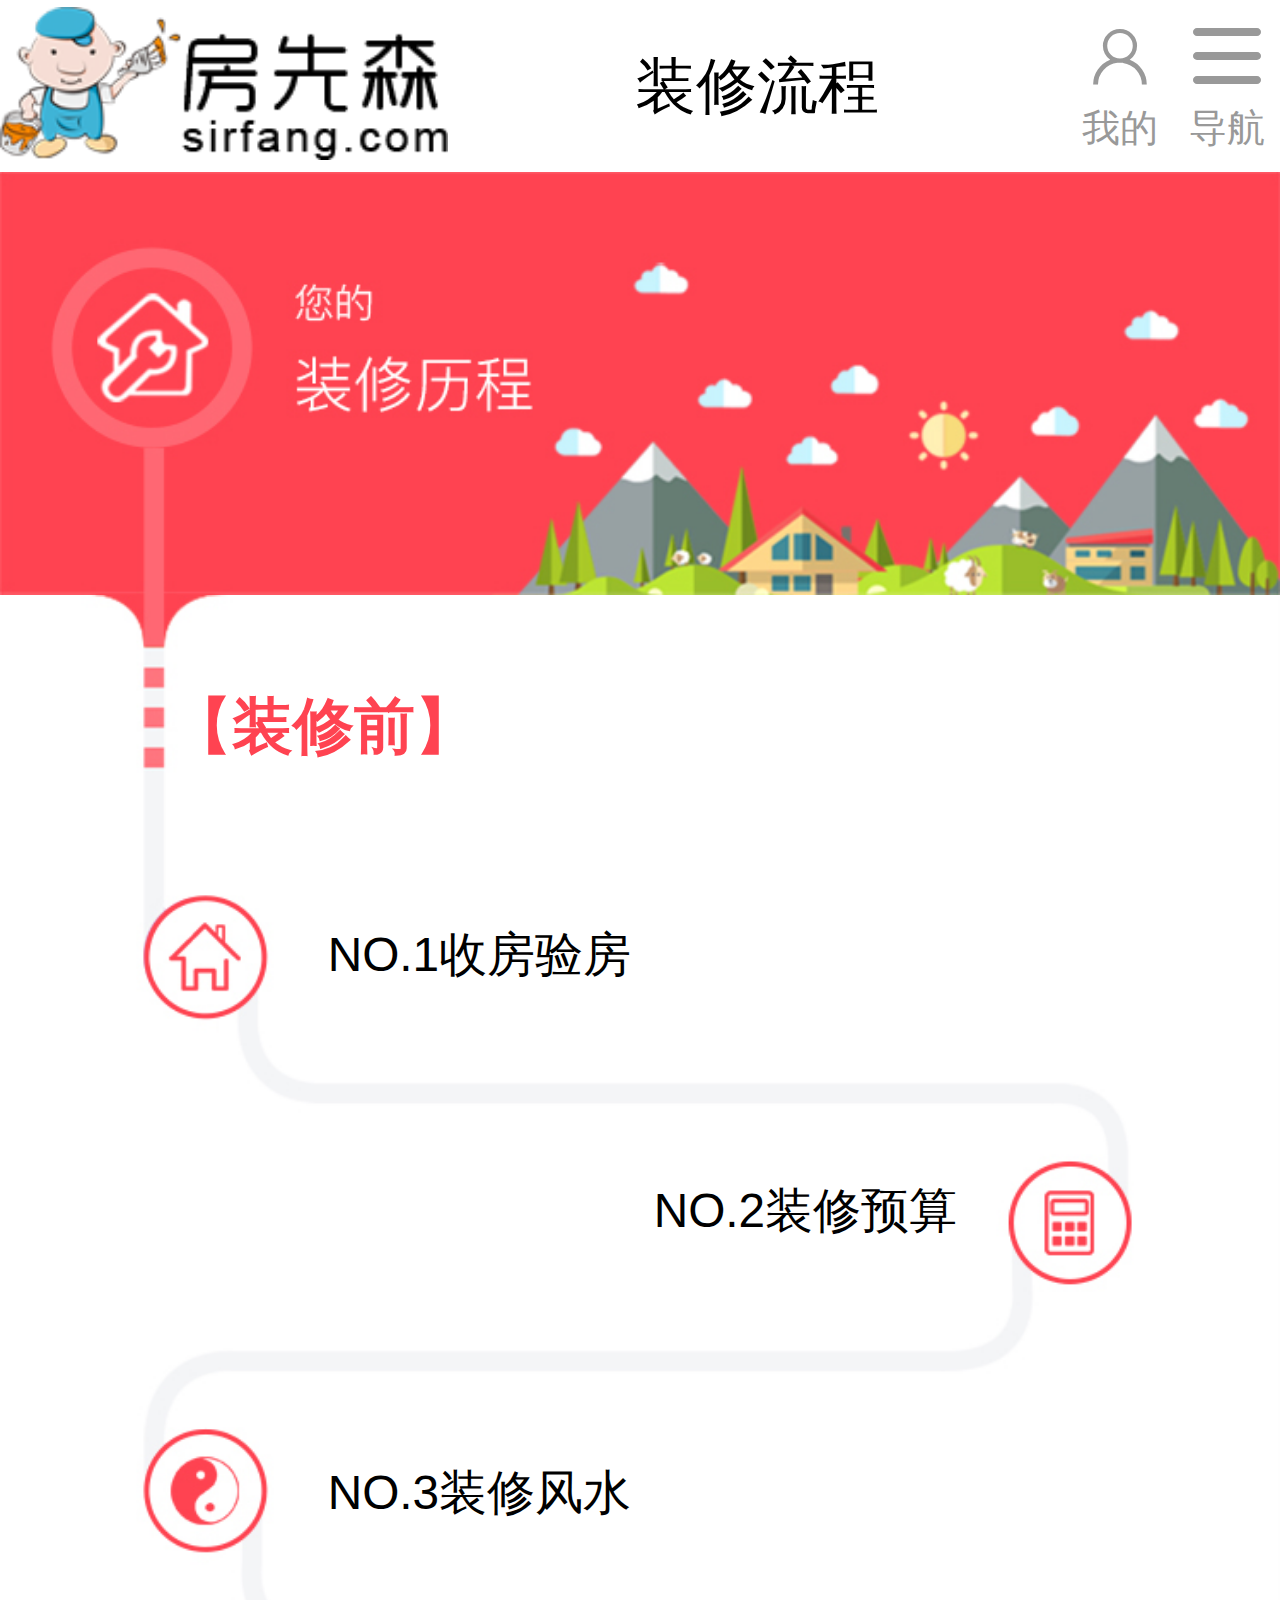
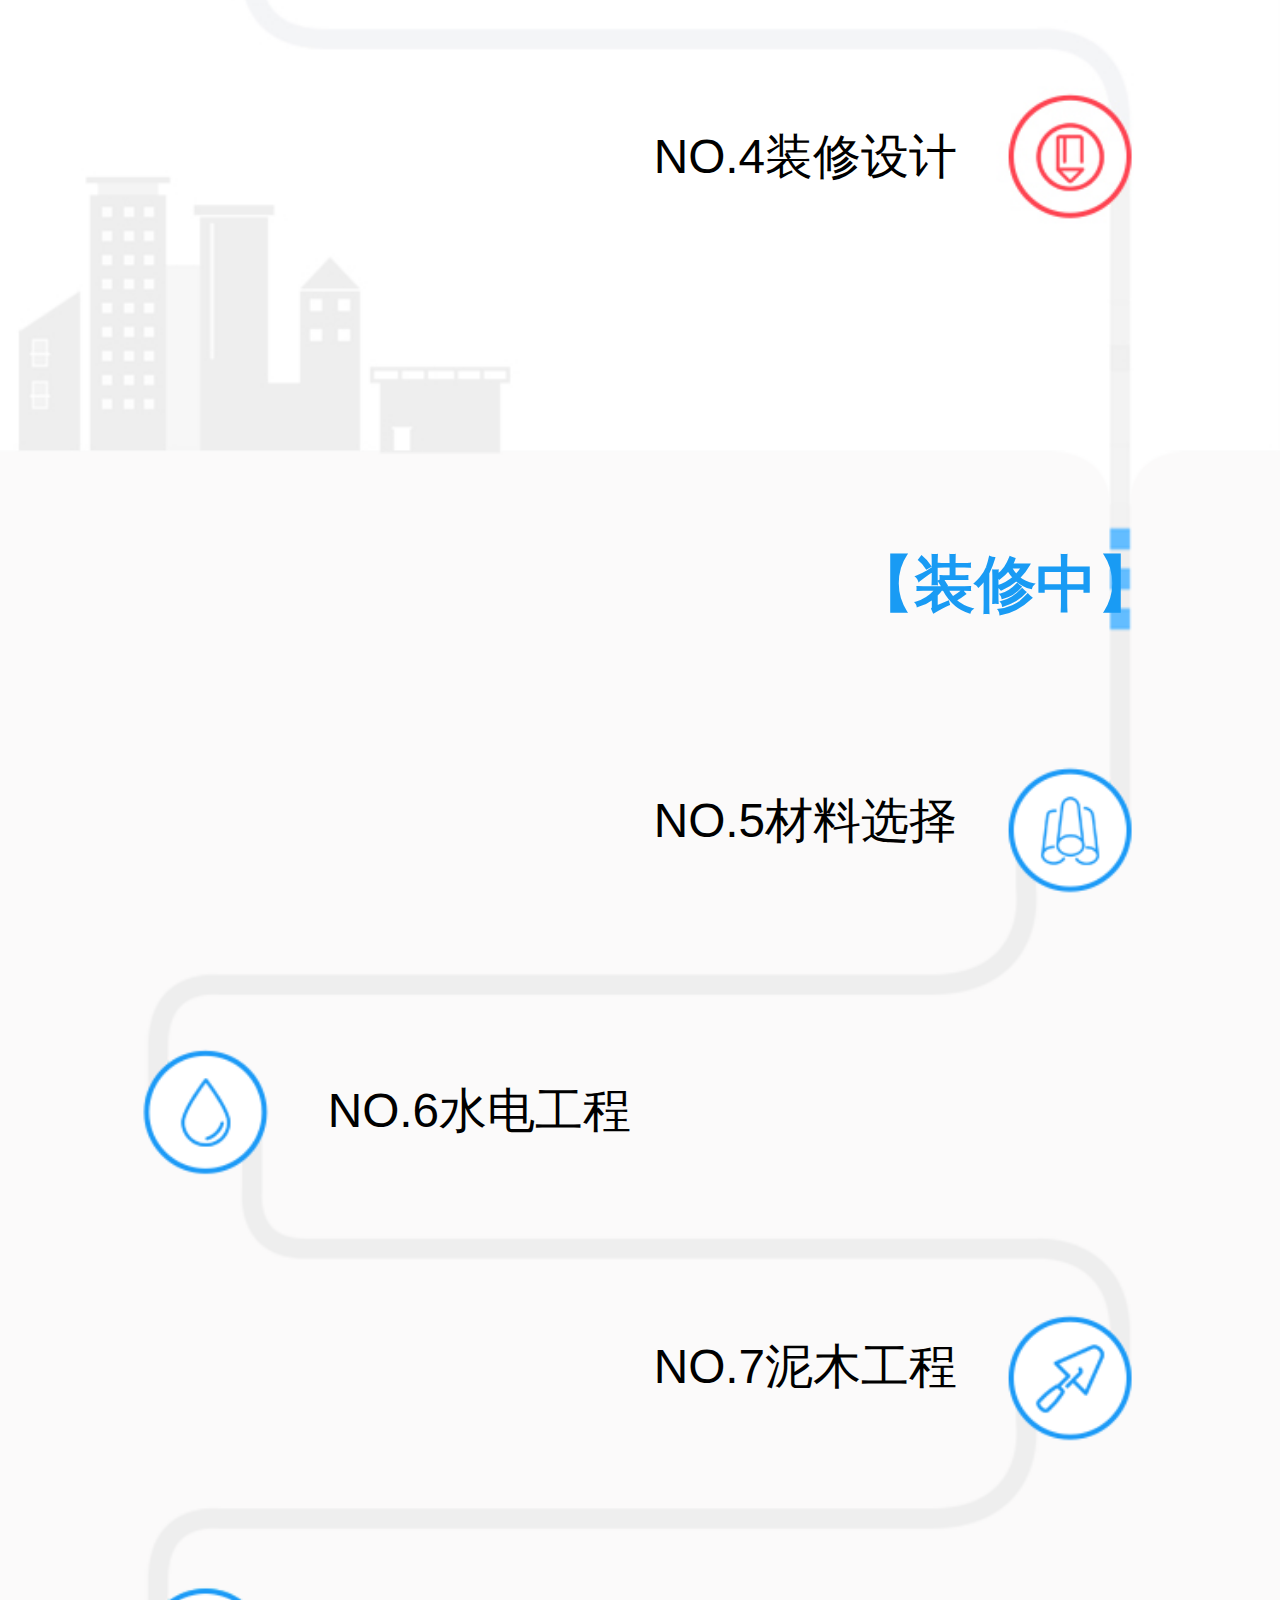
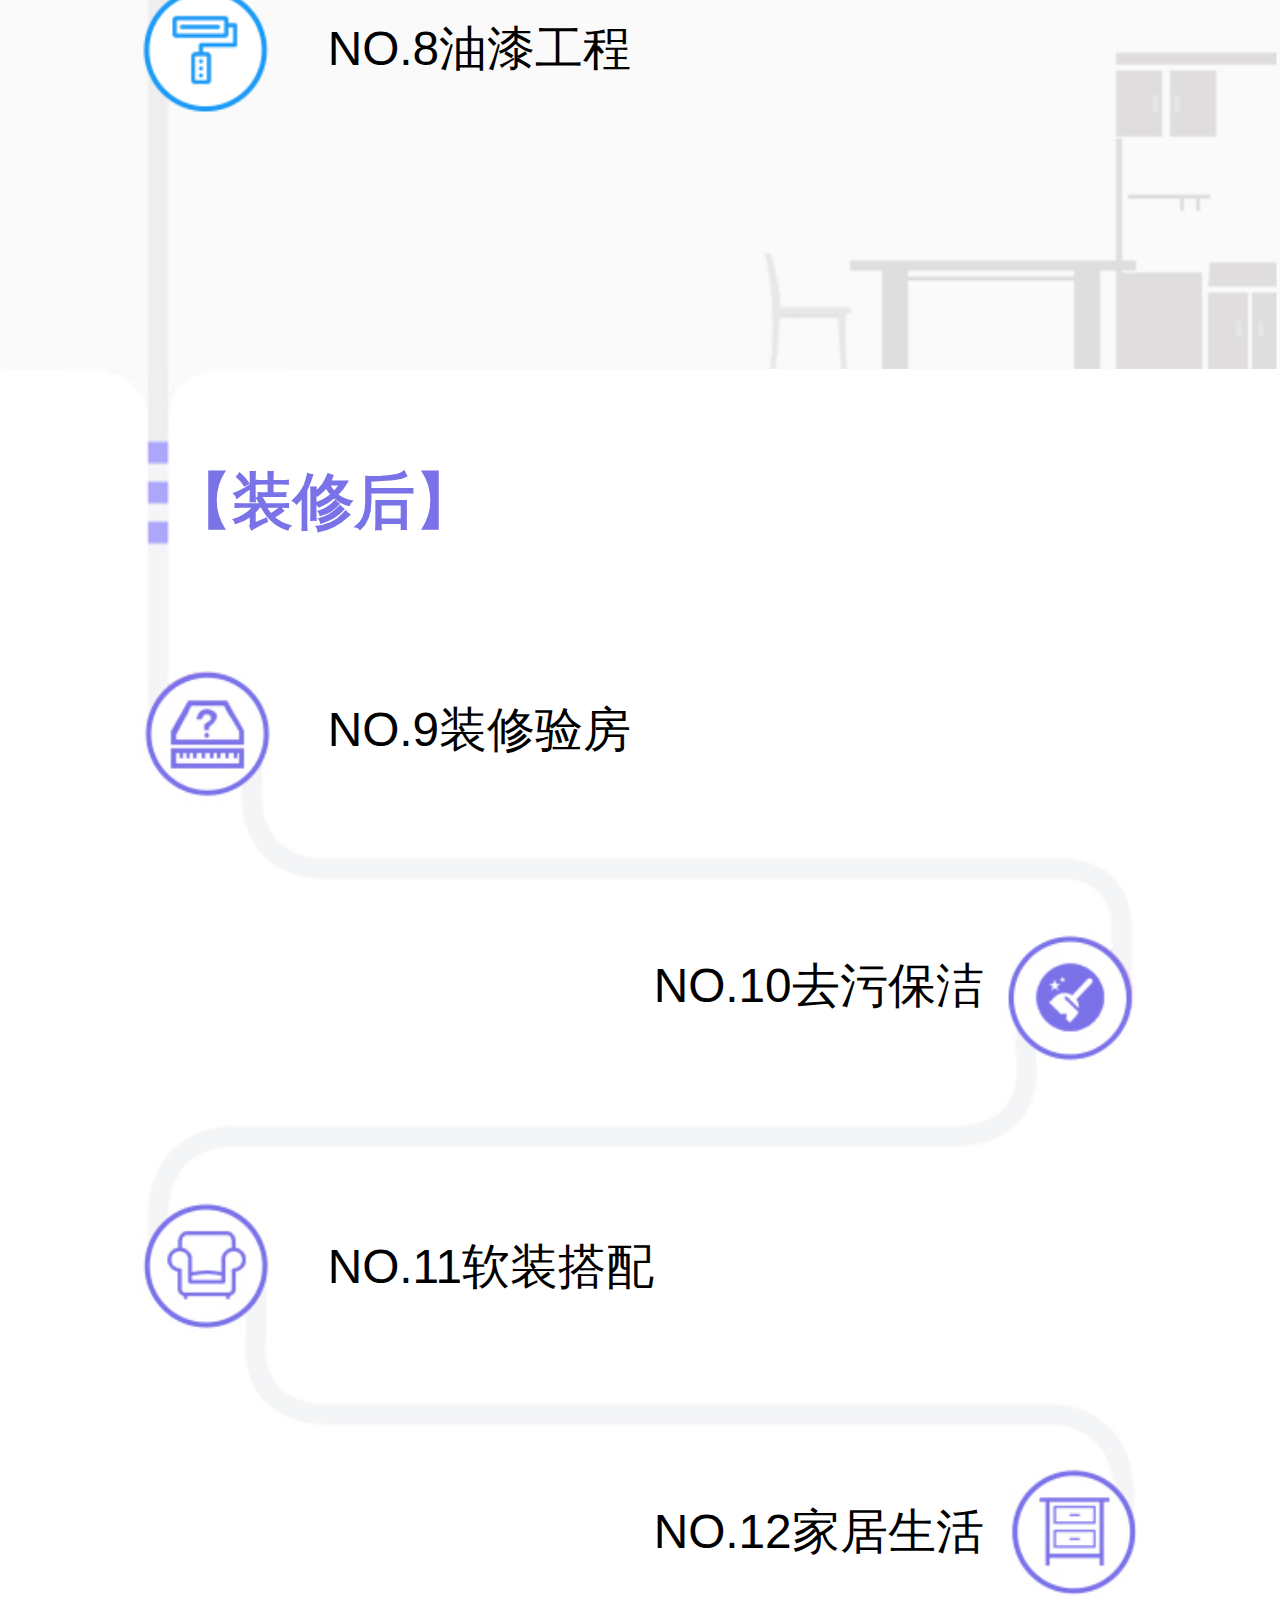
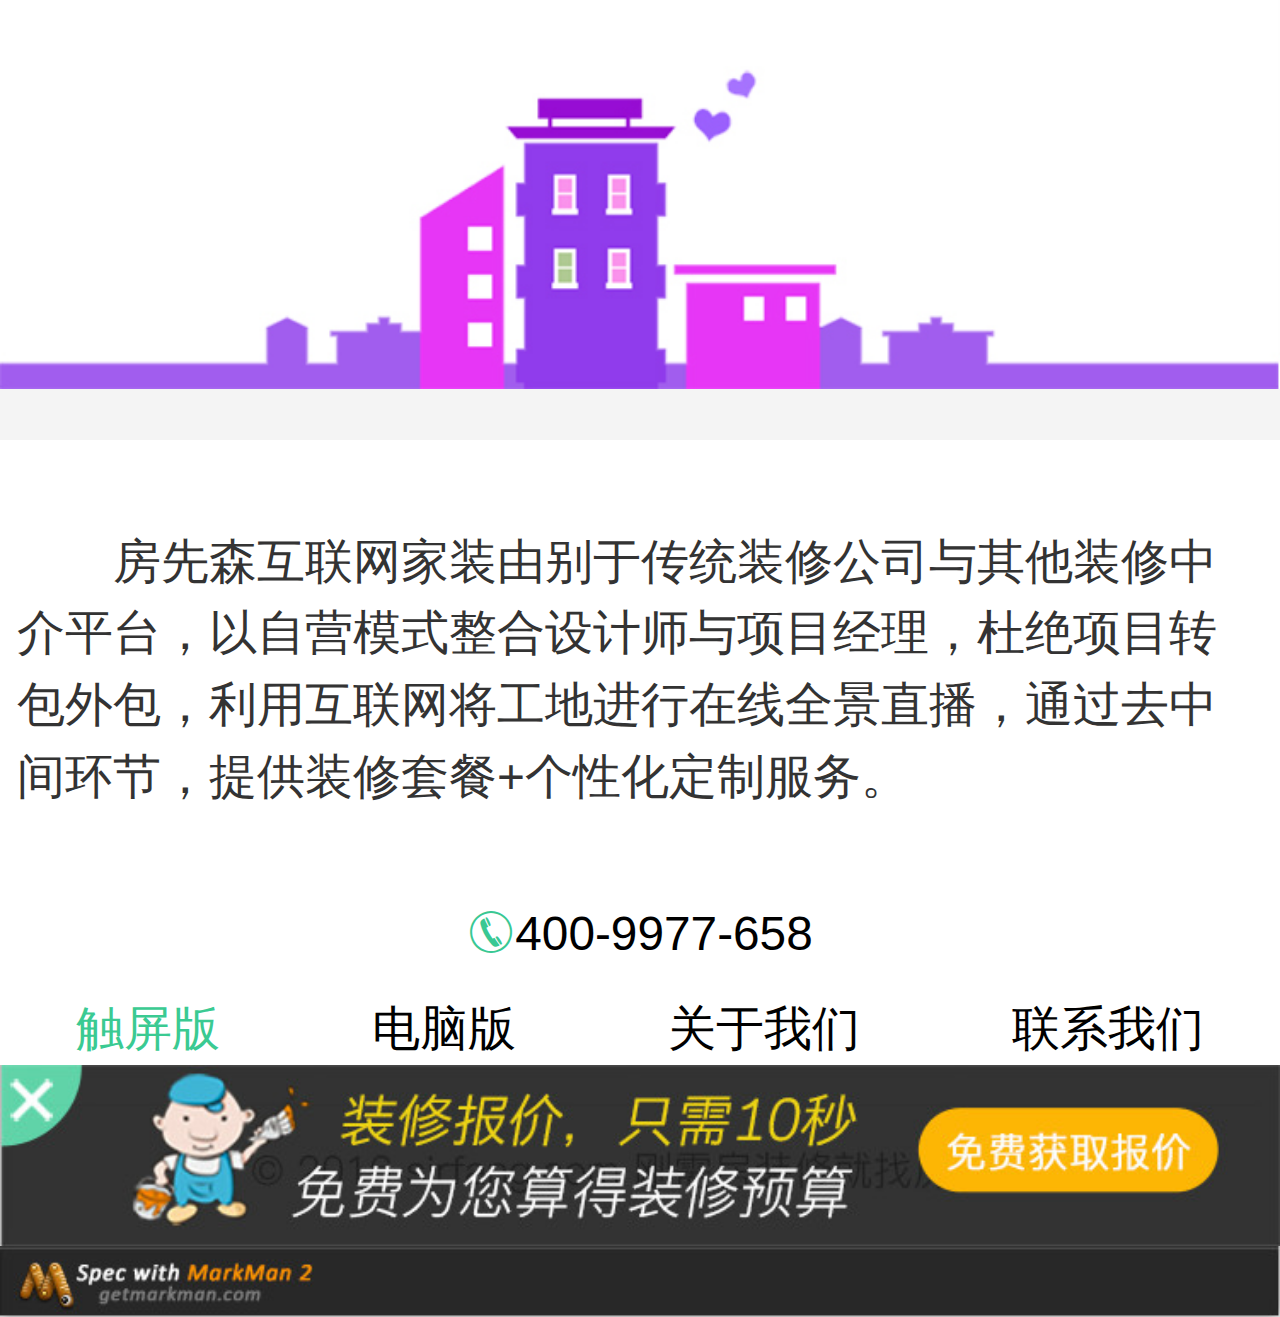
==== 1组/process.html @ d6f9dadf "1" ====
<!DOCTYPE html>
<html>
	<head>
		<meta charset="UTF-8">
		<meta name="viewport" content="width=device-width,initial-scale=1,minimum-scale=1,maximum-scale=1,user-scalable=no" />
		<title></title>
		<link rel="stylesheet" type="text/css" href="css/index.css"/>
		<link rel="stylesheet" type="text/css" href="iconfont/iconfont.css"/>
		<link rel="stylesheet" type="text/css" href="iconfont/demo.css"/>
	</head>
	<body>
		<div id="process">
			<div class="header">
				<ul>
					<li><img src="img/logo.png"/></li>
					<li>装修流程</li>
					<li>
						<div><span class="iconfont icon-user"></span><p>我的</p></div>
						<div><span class="iconfont icon-nav"></span><p>导航</p></div>
					</li>
				</ul>
			</div>
		</div>
		<div class="tu"><img src="img/process1.jpg" alt=""></div>
		<div class="before">
			<img src="img/process2.jpg" alt="">
			<h3>【装修前】</h3>
			<div class="before1">NO.1收房验房</div>
			<div class="before2">NO.2装修预算</div>
			<div class="before3">NO.3装修风水</div>
			<div class="before4">NO.4装修设计</div>
		</div>
		<div class="sing">
			<img src="img/process3.png" alt="">
			<h3>【装修中】</h3>
			<div class="sing1">NO.5材料选择</div>
			<div class="sing2">NO.6水电工程</div>
			<div class="sing3">NO.7泥木工程</div>
			<div class="sing4">NO.8油漆工程</div>
		</div>
		<div class="after">
			<img src="img/process4.jpg" alt="">
			<h3>【装修后】</h3>
			<div class="after1">NO.9装修验房</div>
			<div class="after2">NO.10去污保洁</div>
			<div class="after3">NO.11软装搭配</div>
			<div class="after4">NO.12家居生活</div>
		</div>
		<div style="width:100%;height:.3rem;background:#F4F4F4"></div>
		<div class="waibao">
			<p>
				房先森互联网家装由别于传统装修公司与其他装修中介平台，以自营模式整合设计师与项目经理，杜绝项目转包外包，利用互联网将工地进行在线全景直播，通过去中间环节，提供装修套餐+个性化定制服务。
			</p>
		</div>
		<div class="lianxi">
			<div class="server">
				<p class="iconfont icon-hot-line"></p>
				<span>400-9977-658</span>
			</div>
		</div>
		
		<div class="chuping">
			<span>触屏版</span>
			<span>电脑版</span>
			<span>关于我们</span>
			<span>联系我们</span>
		</div>
		<div class="footer" style="background:rgba(0,0,0,0.5)">
			<img src="img/2018-03-06_141910.jpg"/>
		</div>
		<div class="foot">
			<img src="img/img41.jpg" alt="">
		</div>
	</body>
	<script src="js/rem.js"></script>
</html>
---- 1组/css/index.css ----
body {
  padding: 0;
  margin: 0;
}

body a {
  text-decoration: none;
}

body ul li {
  list-style: none;
}

body img {
  width: 100%;
}

body #process {
  width: 100%;
}

body .header {
  width: 100%;
}

body .header ul {
  display: flex;
  justify-content: space-between;
  align-items: center;
}

body .header ul li:nth-child(1) {
  width: 35%;
}

body .header ul li:nth-child(2) {
  font-size: 0.36rem;
  color: #000;
}

body .header ul li:nth-child(3) {
  display: flex;
  align-items: center;
}

body .header ul li:nth-child(3) div {
  display: flex;
  flex-direction: column;
  align-items: center;
  padding: 0.09rem;
}

body .header ul li:nth-child(3) div span {
  font-size: 0.33rem;
  color: #999;
}

body .header ul li:nth-child(3) div p {
  margin: 0;
  padding: 0;
  font-size: 0.22rem;
  color: #999;
}

body .tu {
  width: 100%;
  display: flex;
}

body .tu img {
  width: 100%;
  height: 100%;
}

body .before {
  width: 100%;
  position: relative;
  display: flex;
}

body .before img {
  width: 100%;
  height: 100%;
}

body .before h3 {
  color: #ff4351;
  font-size: 0.36rem;
  position: absolute;
  top: 0.5rem;
  left: 1rem;
}

body .before .before1 {
  color: #000;
  position: absolute;
  top: 1.9rem;
  left: 1.92rem;
  font-size: 0.28rem;
}

body .before .before2 {
  color: #000;
  position: absolute;
  top: 3.4rem;
  left: 3.83rem;
  font-size: 0.28rem;
}

body .before .before3 {
  color: #000;
  position: absolute;
  top: 5.05rem;
  left: 1.92rem;
  font-size: 0.28rem;
}

body .before .before4 {
  color: #000;
  position: absolute;
  top: 6.6rem;
  left: 3.83rem;
  font-size: 0.28rem;
}

body .sing {
  width: 100%;
  position: relative;
  display: flex;
}

body .sing img {
  width: 100%;
  height: 100%;
}

body .sing h3 {
  color: #199BF4;
  position: absolute;
  top: 0.5rem;
  left: 5rem;
  font-size: 0.36rem;
}

body .sing .sing1 {
  color: #000;
  position: absolute;
  top: 1.95rem;
  left: 3.83rem;
  font-size: 0.28rem;
}

body .sing .sing2 {
  color: #000;
  position: absolute;
  top: 3.65rem;
  left: 1.92rem;
  font-size: 0.28rem;
}

body .sing .sing3 {
  color: #000;
  position: absolute;
  left: 3.83rem;
  top: 5.15rem;
  font-size: 0.28rem;
}

body .sing .sing4 {
  color: #000;
  position: absolute;
  left: 1.92rem;
  top: 6.8rem;
  font-size: 0.28rem;
}

body .after {
  width: 100%;
  display: flex;
  position: relative;
}

body .after img {
  width: 100%;
  height: 100%;
}

body .after h3 {
  color: #7A73E8;
  position: absolute;
  top: 0.5rem;
  left: 1rem;
  font-size: 0.36rem;
}

body .after .after1 {
  color: #000;
  position: absolute;
  top: 1.9rem;
  left: 1.92rem;
  font-size: 0.28rem;
}

body .after .after2 {
  color: #000;
  position: absolute;
  top: 3.4rem;
  left: 3.83rem;
  font-size: 0.28rem;
}

body .after .after3 {
  color: #000;
  position: absolute;
  top: 5.05rem;
  left: 1.92rem;
  font-size: 0.28rem;
}

body .after .after4 {
  color: #000;
  position: absolute;
  top: 6.6rem;
  left: 3.83rem;
  font-size: 0.28rem;
}

body .waibao {
  width: 100%;
}

body .waibao p {
  color: #333;
  text-indent: 2em;
  padding: 0.5rem 0.1rem 0.5rem 0.1rem;
  font-size: 0.28rem;
}

body .lianxi {
  width: 100%;
  display: flex;
  justify-content: center;
  font-size: 0.28rem;
}

body .lianxi .server {
  display: flex;
  align-items: center;
}

body .lianxi .server p {
  color: #39C893;
  font-size: 0.28rem;
}

body .lianxi .icon-top {
  font-size: 0.2rem;
  padding: 0.027rem;
  border: 1px solid #dedede;
  border-radius: 50%;
  position: absolute;
  left: 90%;
  color: #9c9c9c;
}

body .chuping {
  width: 100%;
  display: flex;
  justify-content: space-around;
  margin-top: 0.14rem;
  font-size: 0.28rem;
}

body .chuping span:nth-child(1) {
  color: #3ACA92;
}

body .footer {
  position: relative;
  width: 100%;
  display: flex;
  background: #000000;
}

body .footer img {
  width: 100%;
  height: 100%;
}

body .foot {
  width: 100%;
  display: flex;
}

body .foot img {
  width: 100%;
  height: 100%;
}
---- 1组/iconfont/iconfont.css ----
@font-face {font-family: "iconfont";
  src: url('iconfont.eot?t=1497450680633'); /* IE9*/
  src: url('iconfont.eot?t=1497450680633#iefix') format('embedded-opentype'), /* IE6-IE8 */
  url('iconfont.woff?t=1497450680633') format('woff'), /* chrome, firefox */
  url('iconfont.ttf?t=1497450680633') format('truetype'), /* chrome, firefox, opera, Safari, Android, iOS 4.2+*/
  url('iconfont.svg?t=1497450680633#iconfont') format('svg'); /* iOS 4.1- */
}

.iconfont {
  font-family:"iconfont" !important;
  font-size:16px;
  font-style:normal;
  -webkit-font-smoothing: antialiased;
  -moz-osx-font-smoothing: grayscale;
}

.icon-search:before { content: "\e629"; }

.icon-taiji:before { content: "\e60f"; }

.icon-star:before { content: "\e61d"; }

.icon-case:before { content: "\e602"; }

.icon-construction-site:before { content: "\e603"; }

.icon-loans:before { content: "\e604"; }

.icon-back:before { content: "\e63c"; }

.icon-right:before { content: "\e63d"; }

.icon-view:before { content: "\e61c"; }

.icon-social-security:before { content: "\e635"; }

.icon-user:before { content: "\e600"; }

.icon-close:before { content: "\e60e"; }

.icon-furniture:before { content: "\e60a"; }

.icon-preferential:before { content: "\e619"; }

.icon-budget:before { content: "\e611"; }

.icon-location:before { content: "\e60d"; }

.icon-pics:before { content: "\e606"; }

.icon-arrow-down:before { content: "\e62a"; }

.icon-water:before { content: "\e613"; }

.icon-document:before { content: "\e636"; }

.icon-comment:before { content: "\e621"; }

.icon-change:before { content: "\e62f"; }

.icon-share:before { content: "\e632"; }

.icon-app:before { content: "\e61e"; }

.icon-diamond:before { content: "\e61f"; }

.icon-more:before { content: "\e605"; }

.icon-protection:before { content: "\e620"; }

.icon-ten:before { content: "\e608"; }

.icon-zero:before { content: "\e627"; }

.icon-home:before { content: "\e622"; }

.icon-measurement:before { content: "\e610"; }

.icon-thumb-up:before { content: "\e62e"; }

.icon-like:before { content: "\e630"; }

.icon-tag:before { content: "\e626"; }

.icon-audit:before { content: "\e634"; }

.icon-qzone:before { content: "\e63e"; }

.icon-panorama:before { content: "\e639"; }

.icon-moment:before { content: "\e63f"; }

.icon-sina:before { content: "\e640"; }

.icon-time:before { content: "\e63b"; }

.icon-play:before { content: "\e618"; }

.icon-password:before { content: "\e643"; }

.icon-mobile:before { content: "\e644"; }

.icon-design:before { content: "\e625"; }

.icon-bank:before { content: "\e637"; }

.icon-decorate:before { content: "\e60b"; }

.icon-clean:before { content: "\e614"; }

.icon-code:before { content: "\e645"; }

.icon-sofa:before { content: "\e615"; }

.icon-house:before { content: "\e612"; }

.icon-down:before { content: "\e61a"; }

.icon-up:before { content: "\e61b"; }

.icon-protection-fill:before { content: "\e628"; }

.icon-tx:before { content: "\e641"; }

.icon-wechat:before { content: "\e642"; }

.icon-price:before { content: "\e60c"; }

.icon-live:before { content: "\e633"; }

.icon-pencle:before { content: "\e62c"; }

.icon-popularity:before { content: "\e631"; }

.icon-hot-line:before { content: "\e607"; }

.icon-top:before { content: "\e63a"; }

.icon-designer:before { content: "\e609"; }

.icon-nav:before { content: "\e601"; }

.icon-building:before { content: "\e638"; }

.icon-tel:before { content: "\e624"; }

.icon-bricklayer:before { content: "\e616"; }

.icon-inventory:before { content: "\e617"; }

.icon-backtop:before { content: "\e62b"; }

.icon-picture:before { content: "\e62d"; }

.icon-company:before { content: "\e623"; }
---- 1组/iconfont/demo.css ----
*{margin: 0;padding: 0;list-style: none;}
/*
KISSY CSS Reset
理念：1. reset 的目的不是清除浏览器的默认样式，这仅是部分工作。清除和重置是紧密不可分的。
2. reset 的目的不是让默认样式在所有浏览器下一致，而是减少默认样式有可能带来的问题。
3. reset 期望提供一套普适通用的基础样式。但没有银弹，推荐根据具体需求，裁剪和修改后再使用。
特色：1. 适应中文；2. 基于最新主流浏览器。
维护：玉伯<lifesinger@gmail.com>, 正淳<ragecarrier@gmail.com>
 */

/** 清除内外边距 **/
body, h1, h2, h3, h4, h5, h6, hr, p, blockquote, /* structural elements 结构元素 */
dl, dt, dd, ul, ol, li, /* list elements 列表元素 */
pre, /* text formatting elements 文本格式元素 */
form, fieldset, legend, button, input, textarea, /* form elements 表单元素 */
th, td /* table elements 表格元素 */ {
  margin: 0;
  padding: 0;
}

/** 设置默认字体 **/
body,
button, input, select, textarea /* for ie */ {
  font: 12px/1.5 tahoma, arial, \5b8b\4f53, sans-serif;
}
h1, h2, h3, h4, h5, h6 { font-size: 100%; }
address, cite, dfn, em, var { font-style: normal; } /* 将斜体扶正 */
code, kbd, pre, samp { font-family: courier new, courier, monospace; } /* 统一等宽字体 */
small { font-size: 12px; } /* 小于 12px 的中文很难阅读，让 small 正常化 */

/** 重置列表元素 **/
ul, ol { list-style: none; }

/** 重置文本格式元素 **/
a { text-decoration: none; }
a:hover { text-decoration: underline; }


/** 重置表单元素 **/
legend { color: #000; } /* for ie6 */
fieldset, img { border: 0; } /* img 搭车：让链接里的 img 无边框 */
button, input, select, textarea { font-size: 100%; } /* 使得表单元素在 ie 下能继承字体大小 */
/* 注：optgroup 无法扶正 */

/** 重置表格元素 **/
table { border-collapse: collapse; border-spacing: 0; }

/* 清除浮动 */
.ks-clear:after, .clear:after {
  content: '\20';
  display: block;
  height: 0;
  clear: both;
}
.ks-clear, .clear {
  *zoom: 1;
}

.main {
  padding: 30px 100px;
width: 960px;
margin: 0 auto;
}
.main h1{font-size:36px; color:#333; text-align:left;margin-bottom:30px; border-bottom: 1px solid #eee;}

.helps{margin-top:40px;}
.helps pre{
  padding:20px;
  margin:10px 0;
  border:solid 1px #e7e1cd;
  background-color: #fffdef;
  overflow: auto;
}

.icon_lists{
  width: 100% !important;

}

.icon_lists li{
  float:left;
  width: 100px;
  height:180px;
  text-align: center;
  list-style: none !important;
}
.icon_lists .icon{
  font-size: 42px;
  line-height: 100px;
  margin: 10px 0;
  color:#333;
  -webkit-transition: font-size 0.25s ease-out 0s;
  -moz-transition: font-size 0.25s ease-out 0s;
  transition: font-size 0.25s ease-out 0s;

}
.icon_lists .icon:hover{
  font-size: 100px;
}



.markdown {
  color: #666;
  font-size: 14px;
  line-height: 1.8;
}

.highlight {
  line-height: 1.5;
}

.markdown img {
  vertical-align: middle;
  max-width: 100%;
}

.markdown h1 {
  color: #404040;
  font-weight: 500;
  line-height: 40px;
  margin-bottom: 24px;
}

.markdown h2,
.markdown h3,
.markdown h4,
.markdown h5,
.markdown h6 {
  color: #404040;
  margin: 1.6em 0 0.6em 0;
  font-weight: 500;
  clear: both;
}

.markdown h1 {
  font-size: 28px;
}

.markdown h2 {
  font-size: 22px;
}

.markdown h3 {
  font-size: 16px;
}

.markdown h4 {
  font-size: 14px;
}

.markdown h5 {
  font-size: 12px;
}

.markdown h6 {
  font-size: 12px;
}

.markdown hr {
  height: 1px;
  border: 0;
  background: #e9e9e9;
  margin: 16px 0;
  clear: both;
}

.markdown p,
.markdown pre {
  margin: 1em 0;
}

.markdown > p,
.markdown > blockquote,
.markdown > .highlight,
.markdown > ol,
.markdown > ul {
  width: 80%;
}

.markdown ul > li {
  list-style: circle;
}

.markdown > ul li,
.markdown blockquote ul > li {
  margin-left: 20px;
  padding-left: 4px;
}

.markdown > ul li p,
.markdown > ol li p {
  margin: 0.6em 0;
}

.markdown ol > li {
  list-style: decimal;
}

.markdown > ol li,
.markdown blockquote ol > li {
  margin-left: 20px;
  padding-left: 4px;
}

.markdown code {
  margin: 0 3px;
  padding: 0 5px;
  background: #eee;
  border-radius: 3px;
}

.markdown pre {
  border-radius: 6px;
  background: #f7f7f7;
  padding: 20px;
}

.markdown pre code {
  border: none;
  background: #f7f7f7;
  margin: 0;
}

.markdown strong,
.markdown b {
  font-weight: 600;
}

.markdown > table {
  border-collapse: collapse;
  border-spacing: 0px;
  empty-cells: show;
  border: 1px solid #e9e9e9;
  width: 95%;
  margin-bottom: 24px;
}

.markdown > table th {
  white-space: nowrap;
  color: #333;
  font-weight: 600;

}

.markdown > table th,
.markdown > table td {
  border: 1px solid #e9e9e9;
  padding: 8px 16px;
  text-align: left;
}

.markdown > table th {
  background: #F7F7F7;
}

.markdown blockquote {
  font-size: 90%;
  color: #999;
  border-left: 4px solid #e9e9e9;
  padding-left: 0.8em;
  margin: 1em 0;
  font-style: italic;
}

.markdown blockquote p {
  margin: 0;
}

.markdown .anchor {
  opacity: 0;
  transition: opacity 0.3s ease;
  margin-left: 8px;
}

.markdown .waiting {
  color: #ccc;
}

.markdown h1:hover .anchor,
.markdown h2:hover .anchor,
.markdown h3:hover .anchor,
.markdown h4:hover .anchor,
.markdown h5:hover .anchor,
.markdown h6:hover .anchor {
  opacity: 1;
  display: inline-block;
}

.markdown > br,
.markdown > p > br {
  clear: both;
}


.hljs {
  display: block;
  background: white;
  padding: 0.5em;
  color: #333333;
  overflow-x: auto;
}

.hljs-comment,
.hljs-meta {
  color: #969896;
}

.hljs-string,
.hljs-variable,
.hljs-template-variable,
.hljs-strong,
.hljs-emphasis,
.hljs-quote {
  color: #df5000;
}

.hljs-keyword,
.hljs-selector-tag,
.hljs-type {
  color: #a71d5d;
}

.hljs-literal,
.hljs-symbol,
.hljs-bullet,
.hljs-attribute {
  color: #0086b3;
}

.hljs-section,
.hljs-name {
  color: #63a35c;
}

.hljs-tag {
  color: #333333;
}

.hljs-title,
.hljs-attr,
.hljs-selector-id,
.hljs-selector-class,
.hljs-selector-attr,
.hljs-selector-pseudo {
  color: #795da3;
}

.hljs-addition {
  color: #55a532;
  background-color: #eaffea;
}

.hljs-deletion {
  color: #bd2c00;
  background-color: #ffecec;
}

.hljs-link {
  text-decoration: underline;
}

pre{
  background: #fff;
}
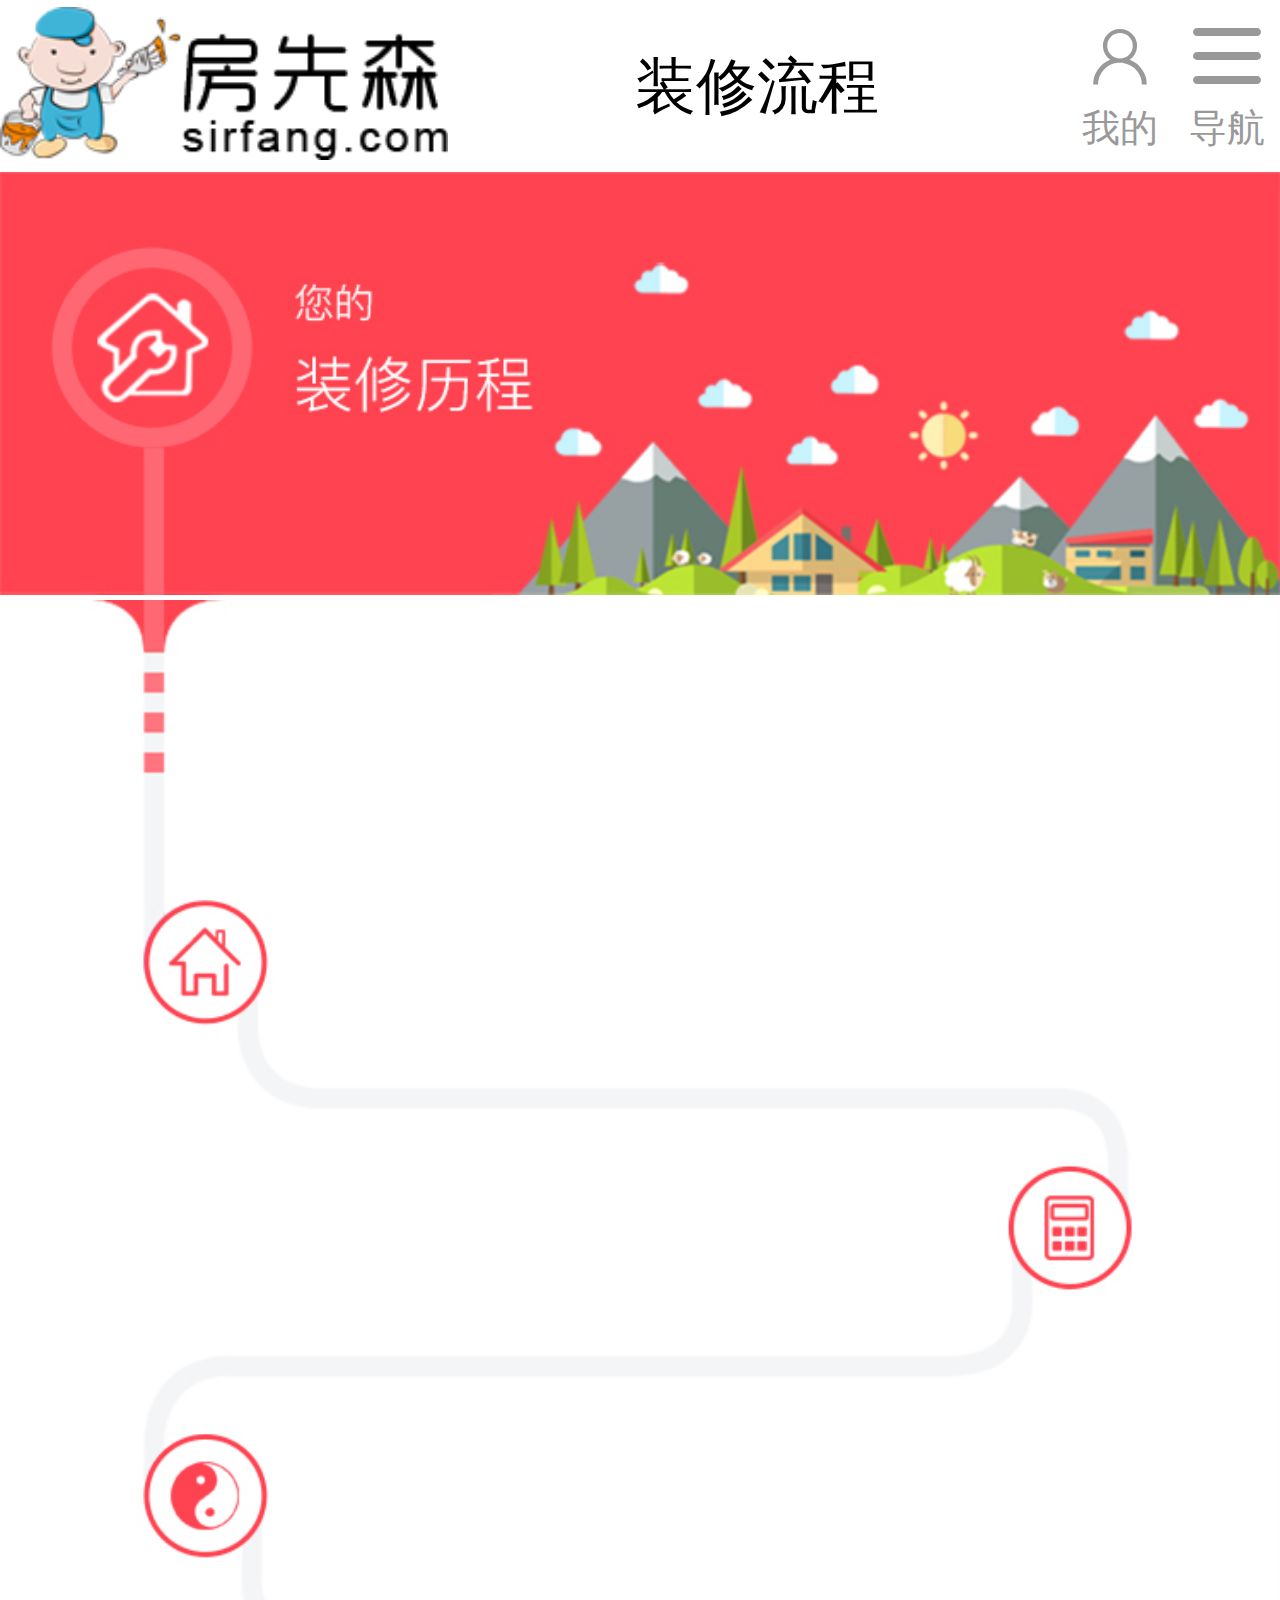
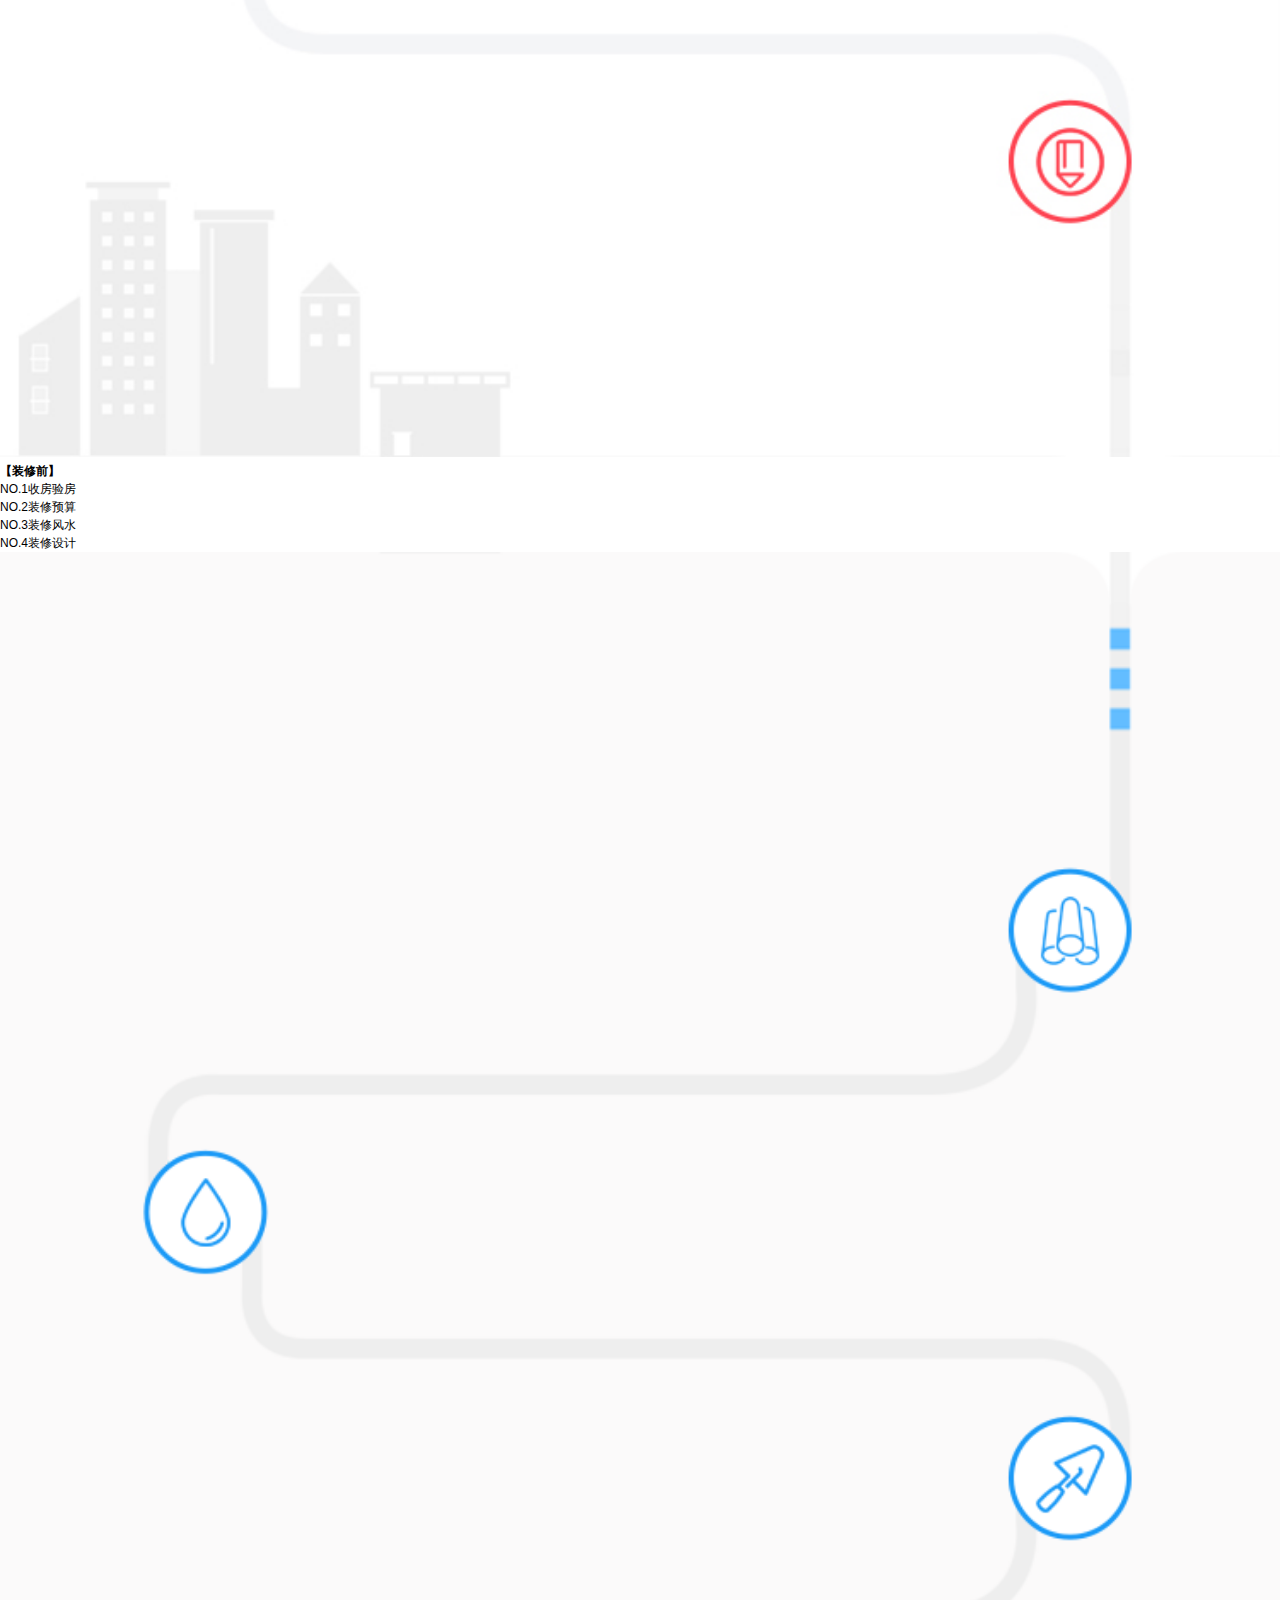
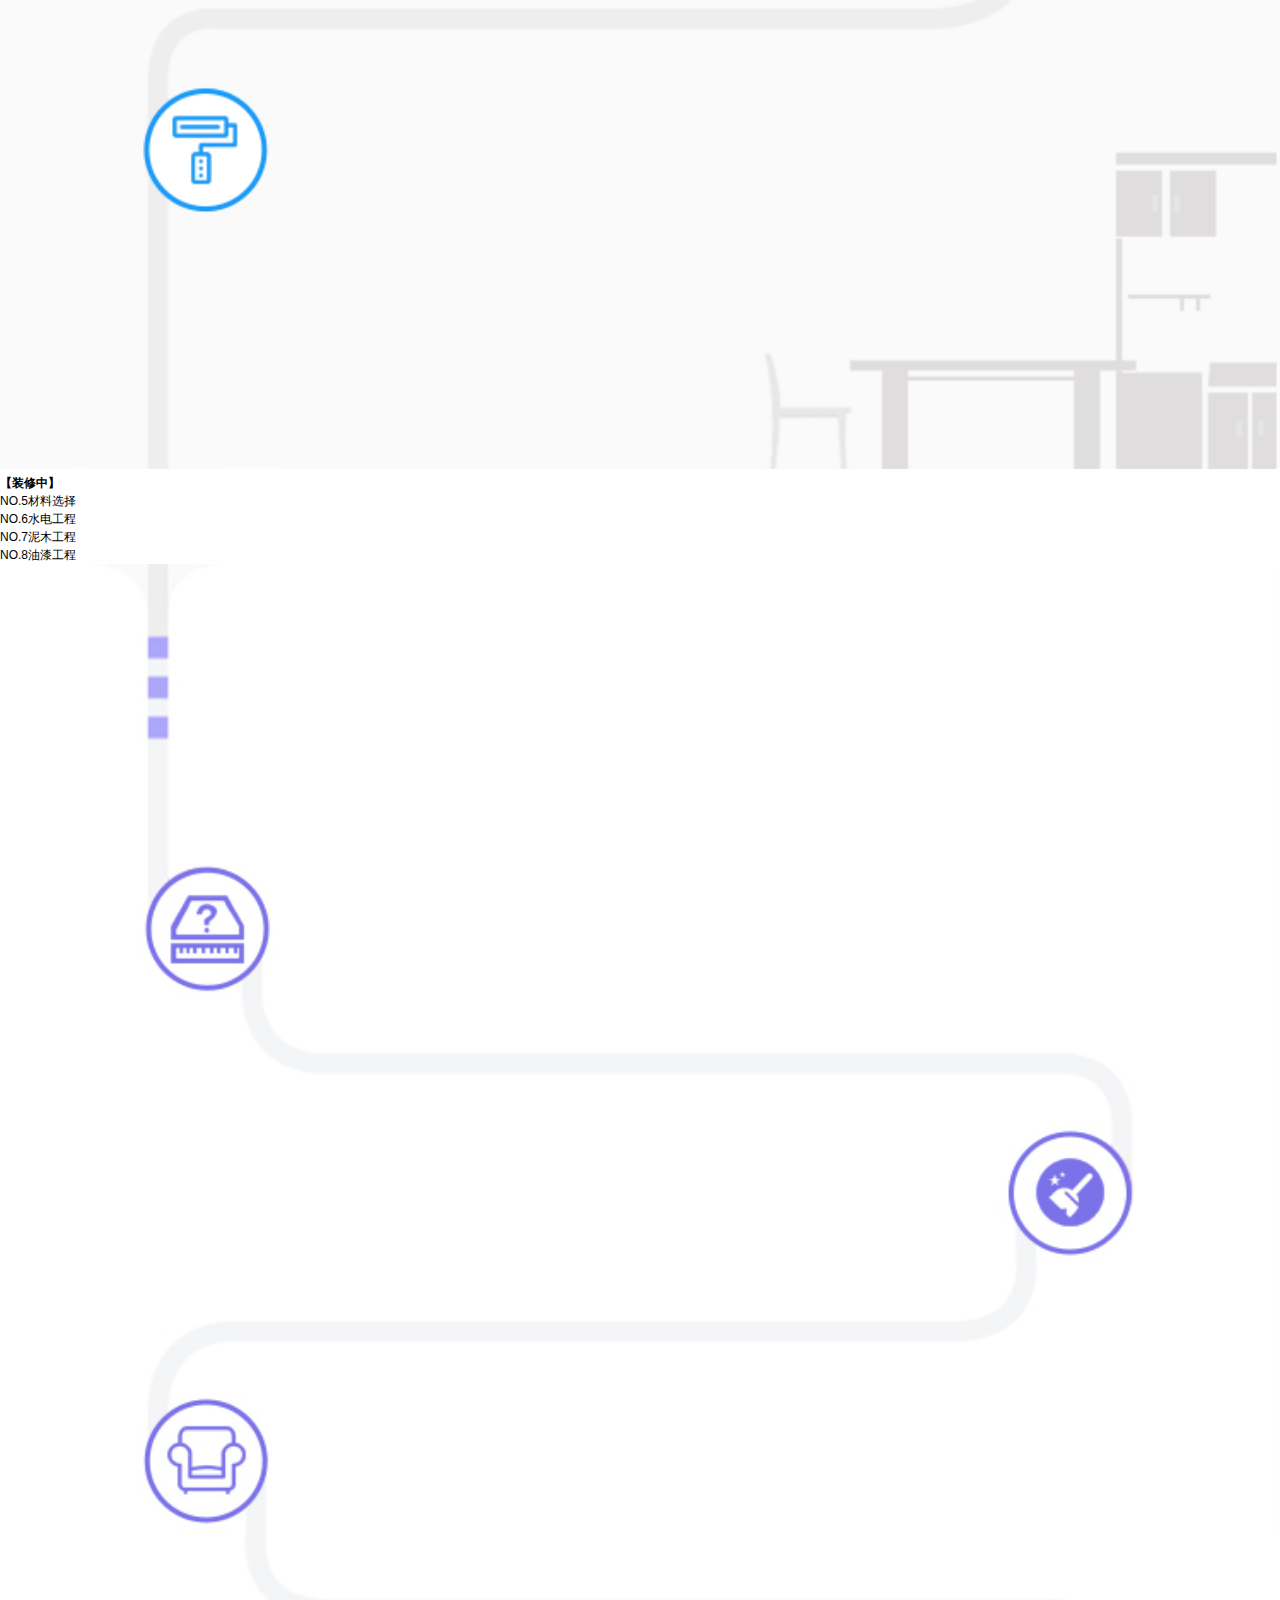
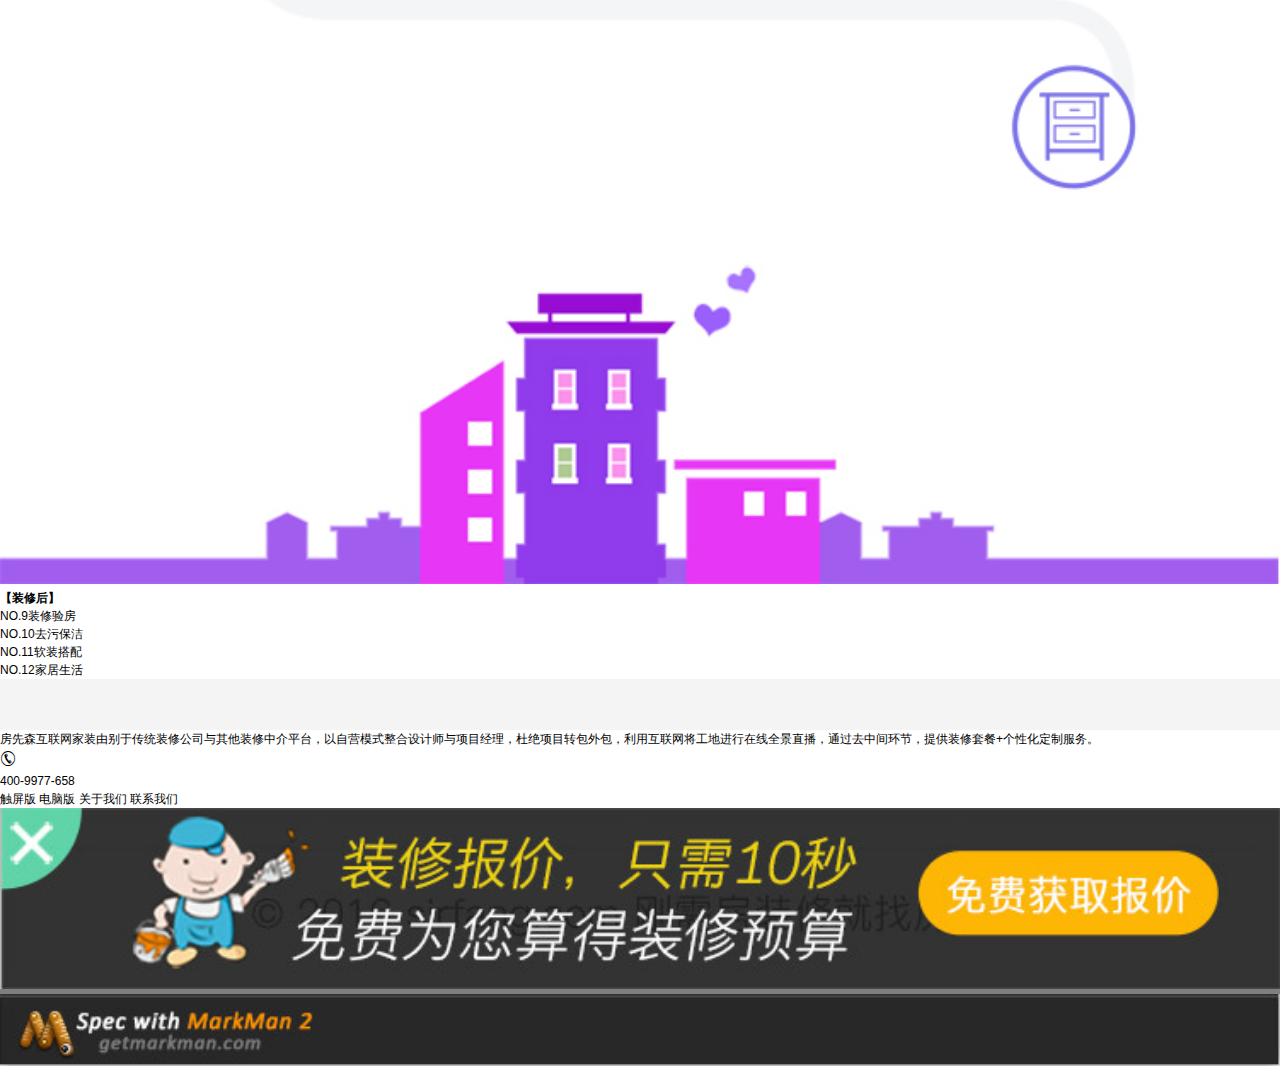
==== commit 872493b2: "777" ====
--- a/1组/process.html
+++ b/1组/process.html
@@ -12,7 +12,7 @@
 		<div id="process">
 			<div class="header">
 				<ul>
-					<li><img src="img/logo.png"/></li>
+					<li><img src="img/logo.png" style="width:100%;"/></li>
 					<li>装修流程</li>
 					<li>
 						<div><span class="iconfont icon-user"></span><p>我的</p></div>
@@ -21,9 +21,9 @@
 				</ul>
 			</div>
 		</div>
-		<div class="tu"><img src="img/process1.jpg" alt=""></div>
+		<div class="tu"><img src="img/process1.jpg" alt="" style="width:100%;"></div>
 		<div class="before">
-			<img src="img/process2.jpg" alt="">
+			<img src="img/process2.jpg" alt=""  style="width:100%;">
 			<h3>【装修前】</h3>
 			<div class="before1">NO.1收房验房</div>
 			<div class="before2">NO.2装修预算</div>
@@ -31,7 +31,7 @@
 			<div class="before4">NO.4装修设计</div>
 		</div>
 		<div class="sing">
-			<img src="img/process3.png" alt="">
+			<img src="img/process3.png" alt=""  style="width:100%;">
 			<h3>【装修中】</h3>
 			<div class="sing1">NO.5材料选择</div>
 			<div class="sing2">NO.6水电工程</div>
@@ -39,7 +39,7 @@
 			<div class="sing4">NO.8油漆工程</div>
 		</div>
 		<div class="after">
-			<img src="img/process4.jpg" alt="">
+			<img src="img/process4.jpg" alt=""  style="width:100%;">
 			<h3>【装修后】</h3>
 			<div class="after1">NO.9装修验房</div>
 			<div class="after2">NO.10去污保洁</div>
@@ -66,10 +66,10 @@
 			<span>联系我们</span>
 		</div>
 		<div class="footer" style="background:rgba(0,0,0,0.5)">
-			<img src="img/2018-03-06_141910.jpg"/>
+			<img src="img/2018-03-06_141910.jpg" style="width:100%;"/>
 		</div>
 		<div class="foot">
-			<img src="img/img41.jpg" alt="">
+			<img src="img/img41.jpg" alt="" style="width:100%;">
 		</div>
 	</body>
 	<script src="js/rem.js"></script>
--- a/1组/css/index.css
+++ b/1组/css/index.css
@@ -3,87 +3,75 @@
   margin: 0;
 }
 
-body a {
-  text-decoration: none;
-}
-
-body ul li {
-  list-style: none;
-}
-
-body img {
-  width: 100%;
-}
-
 body #process {
   width: 100%;
 }
 
-body .header {
-  width: 100%;
-}
-
-body .header ul {
+body #process .header {
+  width: 100%;
+}
+
+body #process .header ul {
   display: flex;
   justify-content: space-between;
   align-items: center;
 }
 
-body .header ul li:nth-child(1) {
+body #process .header ul li:nth-child(1) {
   width: 35%;
 }
 
-body .header ul li:nth-child(2) {
+body #process .header ul li:nth-child(2) {
   font-size: 0.36rem;
   color: #000;
 }
 
-body .header ul li:nth-child(3) {
-  display: flex;
-  align-items: center;
-}
-
-body .header ul li:nth-child(3) div {
+body #process .header ul li:nth-child(3) {
+  display: flex;
+  align-items: center;
+}
+
+body #process .header ul li:nth-child(3) div {
   display: flex;
   flex-direction: column;
   align-items: center;
   padding: 0.09rem;
 }
 
-body .header ul li:nth-child(3) div span {
+body #process .header ul li:nth-child(3) div span {
   font-size: 0.33rem;
   color: #999;
 }
 
-body .header ul li:nth-child(3) div p {
+body #process .header ul li:nth-child(3) div p {
   margin: 0;
   padding: 0;
   font-size: 0.22rem;
   color: #999;
 }
 
-body .tu {
-  width: 100%;
-  display: flex;
-}
-
-body .tu img {
+body #process .tu {
+  width: 100%;
+  display: flex;
+}
+
+body #process .tu img {
   width: 100%;
   height: 100%;
 }
 
-body .before {
+body #process .before {
   width: 100%;
   position: relative;
   display: flex;
 }
 
-body .before img {
+body #process .before img {
   width: 100%;
   height: 100%;
 }
 
-body .before h3 {
+body #process .before h3 {
   color: #ff4351;
   font-size: 0.36rem;
   position: absolute;
@@ -91,7 +79,7 @@
   left: 1rem;
 }
 
-body .before .before1 {
+body #process .before .before1 {
   color: #000;
   position: absolute;
   top: 1.9rem;
@@ -99,7 +87,7 @@
   font-size: 0.28rem;
 }
 
-body .before .before2 {
+body #process .before .before2 {
   color: #000;
   position: absolute;
   top: 3.4rem;
@@ -107,7 +95,7 @@
   font-size: 0.28rem;
 }
 
-body .before .before3 {
+body #process .before .before3 {
   color: #000;
   position: absolute;
   top: 5.05rem;
@@ -115,7 +103,7 @@
   font-size: 0.28rem;
 }
 
-body .before .before4 {
+body #process .before .before4 {
   color: #000;
   position: absolute;
   top: 6.6rem;
@@ -123,18 +111,18 @@
   font-size: 0.28rem;
 }
 
-body .sing {
+body #process .sing {
   width: 100%;
   position: relative;
   display: flex;
 }
 
-body .sing img {
+body #process .sing img {
   width: 100%;
   height: 100%;
 }
 
-body .sing h3 {
+body #process .sing h3 {
   color: #199BF4;
   position: absolute;
   top: 0.5rem;
@@ -142,7 +130,7 @@
   font-size: 0.36rem;
 }
 
-body .sing .sing1 {
+body #process .sing .sing1 {
   color: #000;
   position: absolute;
   top: 1.95rem;
@@ -150,7 +138,7 @@
   font-size: 0.28rem;
 }
 
-body .sing .sing2 {
+body #process .sing .sing2 {
   color: #000;
   position: absolute;
   top: 3.65rem;
@@ -158,7 +146,7 @@
   font-size: 0.28rem;
 }
 
-body .sing .sing3 {
+body #process .sing .sing3 {
   color: #000;
   position: absolute;
   left: 3.83rem;
@@ -166,7 +154,7 @@
   font-size: 0.28rem;
 }
 
-body .sing .sing4 {
+body #process .sing .sing4 {
   color: #000;
   position: absolute;
   left: 1.92rem;
@@ -174,18 +162,18 @@
   font-size: 0.28rem;
 }
 
-body .after {
+body #process .after {
   width: 100%;
   display: flex;
   position: relative;
 }
 
-body .after img {
+body #process .after img {
   width: 100%;
   height: 100%;
 }
 
-body .after h3 {
+body #process .after h3 {
   color: #7A73E8;
   position: absolute;
   top: 0.5rem;
@@ -193,7 +181,7 @@
   font-size: 0.36rem;
 }
 
-body .after .after1 {
+body #process .after .after1 {
   color: #000;
   position: absolute;
   top: 1.9rem;
@@ -201,7 +189,7 @@
   font-size: 0.28rem;
 }
 
-body .after .after2 {
+body #process .after .after2 {
   color: #000;
   position: absolute;
   top: 3.4rem;
@@ -209,7 +197,7 @@
   font-size: 0.28rem;
 }
 
-body .after .after3 {
+body #process .after .after3 {
   color: #000;
   position: absolute;
   top: 5.05rem;
@@ -217,7 +205,7 @@
   font-size: 0.28rem;
 }
 
-body .after .after4 {
+body #process .after .after4 {
   color: #000;
   position: absolute;
   top: 6.6rem;
@@ -225,35 +213,35 @@
   font-size: 0.28rem;
 }
 
-body .waibao {
-  width: 100%;
-}
-
-body .waibao p {
+body #process .waibao {
+  width: 100%;
+}
+
+body #process .waibao p {
   color: #333;
   text-indent: 2em;
   padding: 0.5rem 0.1rem 0.5rem 0.1rem;
   font-size: 0.28rem;
 }
 
-body .lianxi {
-  width: 100%;
-  display: flex;
-  justify-content: center;
-  font-size: 0.28rem;
-}
-
-body .lianxi .server {
-  display: flex;
-  align-items: center;
-}
-
-body .lianxi .server p {
+body #process .lianxi {
+  width: 100%;
+  display: flex;
+  justify-content: center;
+  font-size: 0.28rem;
+}
+
+body #process .lianxi .server {
+  display: flex;
+  align-items: center;
+}
+
+body #process .lianxi .server p {
   color: #39C893;
   font-size: 0.28rem;
 }
 
-body .lianxi .icon-top {
+body #process .lianxi .icon-top {
   font-size: 0.2rem;
   padding: 0.027rem;
   border: 1px solid #dedede;
@@ -263,7 +251,7 @@
   color: #9c9c9c;
 }
 
-body .chuping {
+body #process .chuping {
   width: 100%;
   display: flex;
   justify-content: space-around;
@@ -271,28 +259,1133 @@
   font-size: 0.28rem;
 }
 
-body .chuping span:nth-child(1) {
+body #process .chuping span:nth-child(1) {
   color: #3ACA92;
 }
 
-body .footer {
+body #process .footer {
   position: relative;
   width: 100%;
   display: flex;
   background: #000000;
 }
 
-body .footer img {
+body #process .footer img {
   width: 100%;
   height: 100%;
 }
 
-body .foot {
-  width: 100%;
-  display: flex;
-}
-
-body .foot img {
+body #process .foot {
+  width: 100%;
+  display: flex;
+}
+
+body #process .foot img {
   width: 100%;
   height: 100%;
 }
+
+body #index {
+  width: 100%;
+}
+
+body #index #top {
+  width: 100%;
+  display: flex;
+  justify-content: space-between;
+  align-items: center;
+}
+
+body #index #top .left {
+  width: 30%;
+  padding: 0.16rem 0.18rem;
+}
+
+body #index #top .left img {
+  width: 100%;
+}
+
+body #index #top .right {
+  width: 20%;
+  display: flex;
+  justify-content: space-around;
+}
+
+body #index #top .right div {
+  display: flex;
+  flex-direction: column;
+  align-items: center;
+}
+
+body #index #top .right div i {
+  font-size: 0.35rem;
+  color: #999999;
+}
+
+body #index #top .right div p {
+  color: #999;
+  font-size: 0.22rem;
+}
+
+body #index .a img {
+  width: 100%;
+  height: 2.6rem;
+}
+
+body #index .a .swiper-pagination-bullet {
+  width: 0.15rem;
+  height: 0.15rem;
+  background: #7c7c7c;
+}
+
+body #index .a .swiper-pagination-bullet-active {
+  background: #016b58;
+  width: 0.15rem;
+  height: 0.15rem;
+}
+
+body #index #nav {
+  width: 100%;
+  display: flex;
+  flex-wrap: wrap;
+  padding-bottom: 0.4rem;
+}
+
+body #index #nav div {
+  width: 25%;
+  display: flex;
+  flex-direction: column;
+  align-items: center;
+  padding-top: 0.36rem;
+}
+
+body #index #nav div p {
+  font-size: 0.28rem;
+  color: #333;
+  padding-top: 0.16rem;
+}
+
+body #index #nav div img {
+  width: 1.2rem;
+  height: 1.2rem;
+}
+
+body #index .xian {
+  width: 100%;
+  height: 0.18rem;
+  background: #ccc;
+}
+
+body #index #quanwu {
+  width: 100%;
+}
+
+body #index #quanwu .top {
+  width: 90%;
+  display: flex;
+  padding: 0.32rem 0;
+  align-items: flex-end;
+  margin: 0 auto;
+}
+
+body #index #quanwu .top span {
+  width: 0.05rem;
+  height: 0.42rem;
+  background: #00be9c;
+}
+
+body #index #quanwu .top p:nth-of-type(1) {
+  font-size: 0.36rem;
+  color: #000;
+  padding-left: 0.1rem;
+}
+
+body #index #quanwu .top p:nth-of-type(2) {
+  font-size: 0.24rem;
+  color: #999;
+  padding-left: 0.1rem;
+}
+
+body #index #quanwu .b {
+  width: 90%;
+  margin: 0 auto;
+}
+
+body #index #quanwu .b img {
+  width: 100%;
+  height: 100%;
+}
+
+body #index #quanwu .b .swiper-pagination {
+  bottom: -0.3rem;
+  background: black;
+}
+
+body #index #quanwu .b .swiper-pagination-bullet {
+  width: 0.15rem;
+  height: 0.15rem;
+  background: #7c7c7c;
+}
+
+body #index #quanwu .b .swiper-pagination-bullet-active {
+  background: #016b58;
+  width: 0.15rem;
+  height: 0.15rem;
+}
+
+body #index #quanwu .xia {
+  width: 90%;
+  display: flex;
+  margin: 0 auto;
+  padding: 0.36rem 0;
+  justify-content: space-between;
+}
+
+body #index #quanwu .xia div {
+  width: 33.33%;
+  display: flex;
+  justify-content: center;
+  align-items: center;
+}
+
+body #index #quanwu .xia div p {
+  font-size: 0.23rem;
+  color: #000;
+  padding-left: 0.08rem;
+}
+
+body #index #quanwu .xia div i {
+  font-size: 0.4rem;
+  color: #00be9c;
+}
+
+body #index #yuyue {
+  width: 100%;
+}
+
+body #index #yuyue .top {
+  width: 90%;
+  display: flex;
+  padding: 0.3rem 0;
+  align-items: flex-end;
+  margin: 0 auto;
+}
+
+body #index #yuyue .top span {
+  width: 0.05rem;
+  height: 0.42rem;
+  background: #00be9c;
+}
+
+body #index #yuyue .top p:nth-of-type(1) {
+  font-size: 0.36rem;
+  color: #000;
+  padding-left: 0.1rem;
+}
+
+body #index #yuyue .top p:nth-of-type(2) {
+  font-size: 0.24rem;
+  color: #999;
+  padding-left: 0.1rem;
+}
+
+body #index #yuyue .center {
+  width: 100%;
+  display: flex;
+  flex-direction: column;
+}
+
+body #index #yuyue .center div {
+  margin: 0 auto;
+  width: 5.86rem;
+  height: 0.7rem;
+  border: 0.02rem #eaeaea solid;
+  border-radius: 0.05rem;
+  margin-bottom: 0.25rem;
+}
+
+body #index #yuyue .center div input {
+  width: 100%;
+  height: 100%;
+  border: none;
+  outline: none;
+  font-size: 0.28rem;
+  color: #cacaca;
+}
+
+body #index #yuyue .center div button {
+  width: 100%;
+  height: 100%;
+  border: none;
+  outline: none;
+  font-size: 0.36rem;
+  background: #FEB605;
+  border-radius: 0.05rem;
+  color: white;
+}
+
+body #index #yuyue .center ::-webkit-input-placeholder {
+  padding-left: 0.2rem;
+}
+
+body #index #sheji {
+  width: 100%;
+  padding-bottom: 0.36rem;
+}
+
+body #index #sheji .top {
+  width: 90%;
+  display: flex;
+  padding: 0.3rem 0;
+  align-items: center;
+  margin: 0 auto;
+}
+
+body #index #sheji .top span {
+  width: 0.05rem;
+  height: 0.42rem;
+  background: #00be9c;
+}
+
+body #index #sheji .top p:nth-of-type(1) {
+  font-size: 0.36rem;
+  color: #000;
+  padding-left: 0.1rem;
+}
+
+body #index #sheji .center {
+  width: 100%;
+  display: flex;
+  padding-bottom: 0.36rem;
+}
+
+body #index #sheji .center div {
+  width: 25%;
+  display: flex;
+  flex-direction: column;
+  align-items: center;
+}
+
+body #index #sheji .center div p {
+  padding-top: 0.25rem;
+  font-size: 0.36rem;
+  color: #000;
+}
+
+body #index #sheji .center div span {
+  width: 1.2rem;
+  height: 0.42rem;
+  font-size: 0.24rem;
+  text-align: center;
+  line-height: 0.42rem;
+  background: #00be9c;
+  color: white;
+  border-radius: 0.05rem;
+  margin-top: 0.1rem;
+}
+
+body #index #sheji .center div img {
+  width: 80%;
+}
+
+body #index #sheji .xia {
+  width: 90%;
+  margin: 0 auto;
+  display: flex;
+  border-radius: 0.05rem;
+  text-align: center;
+  line-height: 0.7rem;
+}
+
+body #index #sheji .xia p {
+  width: 50%;
+  height: 0.7rem;
+  border: 0.02rem solid #ccc;
+  font-size: 0.28rem;
+  color: #00be9c;
+}
+
+body #index #sheji .xia p i {
+  font-size: 0.3rem;
+  margin-left: 0.1rem;
+}
+
+body #index #xiaoguo {
+  width: 100%;
+}
+
+body #index #xiaoguo .top {
+  width: 90%;
+  display: flex;
+  padding: 0.3rem 0;
+  align-items: center;
+  margin: 0 auto;
+}
+
+body #index #xiaoguo .top span {
+  width: 0.05rem;
+  height: 0.42rem;
+  background: #00be9c;
+}
+
+body #index #xiaoguo .top p:nth-of-type(1) {
+  font-size: 0.36rem;
+  color: #000;
+  padding-left: 0.1rem;
+}
+
+body #index #xiaoguo .center {
+  width: 90%;
+  margin: 0 auto;
+}
+
+body #index #xiaoguo .center .shang {
+  position: relative;
+  margin-bottom: 0.1rem;
+}
+
+body #index #xiaoguo .center .shang img {
+  width: 100%;
+}
+
+body #index #xiaoguo .center .shang p {
+  position: absolute;
+  bottom: 0.15rem;
+  right: 0.15rem;
+  width: 0.7rem;
+  height: 0.42rem;
+  background: #000;
+  opacity: 0.5;
+  text-align: center;
+  line-height: 0.42rem;
+  color: white;
+  font-size: 0.2rem;
+  border-radius: 0.05rem;
+}
+
+body #index #xiaoguo .center .zhong {
+  display: flex;
+  flex-wrap: wrap;
+  justify-content: space-between;
+}
+
+body #index #xiaoguo .center .zhong div {
+  width: 49.5%;
+  position: relative;
+}
+
+body #index #xiaoguo .center .zhong div img {
+  width: 100%;
+}
+
+body #index #xiaoguo .center .zhong div p {
+  position: absolute;
+  bottom: 0.15rem;
+  right: 0.15rem;
+  width: 0.7rem;
+  height: 0.42rem;
+  background: #000;
+  opacity: 0.5;
+  text-align: center;
+  line-height: 0.42rem;
+  color: white;
+  font-size: 0.2rem;
+  border-radius: 0.05rem;
+}
+
+body #index #xiaoguo .xia {
+  padding: 0.36rem 0;
+  width: 90%;
+  margin: 0 auto;
+  display: flex;
+  border-radius: 0.05rem;
+  text-align: center;
+  line-height: 0.7rem;
+}
+
+body #index #xiaoguo .xia p {
+  width: 50%;
+  height: 0.7rem;
+  border: 0.02rem solid #ccc;
+  font-size: 0.28rem;
+  color: #00be9c;
+}
+
+body #index #xiaoguo .xia p i {
+  font-size: 0.3rem;
+  margin-left: 0.1rem;
+}
+
+body #index #gongdi {
+  width: 100%;
+}
+
+body #index #gongdi .top {
+  width: 90%;
+  display: flex;
+  padding: 0.3rem 0px;
+  align-items: center;
+  margin: 0 auto;
+}
+
+body #index #gongdi .top span {
+  width: 0.05rem;
+  height: 0.42rem;
+  background: #00be9c;
+}
+
+body #index #gongdi .top p:nth-of-type(1) {
+  font-size: 0.36rem;
+  color: #000;
+  padding-left: 0.1rem;
+}
+
+body #index #gongdi .center {
+  width: 90%;
+  margin: 0 auto;
+}
+
+body #index #gongdi .center img {
+  width: 100%;
+}
+
+body #index #gongdi .center div {
+  display: flex;
+  align-items: center;
+  margin-top: 0.1rem;
+}
+
+body #index #gongdi .center div p {
+  font-size: 0.28rem;
+  color: #000;
+}
+
+body #index #gongdi .center div span {
+  background: #00be9c;
+  color: white;
+  font-size: 0.2rem;
+  width: 1rem;
+  height: 0.3rem;
+  text-align: center;
+  line-height: 0.3rem;
+  border-radius: 0.05rem;
+  margin-left: 0.1rem;
+}
+
+body #index #gongdi .xia {
+  padding: 0.36rem 0;
+  width: 90%;
+  margin: 0 auto;
+  display: flex;
+  border-radius: 0.05rem;
+  text-align: center;
+  line-height: 0.7rem;
+}
+
+body #index #gongdi .xia p {
+  width: 50%;
+  height: 0.7rem;
+  border: 0.02rem solid #ccc;
+  font-size: 0.28rem;
+  color: #00be9c;
+}
+
+body #index #gongdi .xia p i {
+  font-size: 0.3rem;
+  margin-left: 0.1rem;
+}
+
+body #index #gonglue {
+  width: 100%;
+}
+
+body #index #gonglue .top {
+  width: 90%;
+  display: flex;
+  padding-top: 0.3rem;
+  align-items: center;
+  margin: 0 auto;
+}
+
+body #index #gonglue .top span {
+  width: 0.05rem;
+  height: 0.42rem;
+  background: #00be9c;
+}
+
+body #index #gonglue .top p:nth-of-type(1) {
+  font-size: 0.36rem;
+  color: #000;
+  padding-left: 0.1rem;
+}
+
+body #index #gonglue .center {
+  width: 90%;
+  margin: 0 auto;
+}
+
+body #index #gonglue .center .div {
+  display: flex;
+  justify-content: space-between;
+  padding: 0.31rem 0;
+}
+
+body #index #gonglue .center .div .zuo {
+  width: 30%;
+}
+
+body #index #gonglue .center .div .zuo img {
+  width: 100%;
+}
+
+body #index #gonglue .center .div .you {
+  width: 70%;
+  display: flex;
+  flex-direction: column;
+  justify-content: space-between;
+}
+
+body #index #gonglue .center .div .you p {
+  font-size: 0.35rem;
+  color: #000;
+  padding-left: 0.22rem;
+}
+
+body #index #gonglue .center .div .you div {
+  width: 100%;
+  display: flex;
+  align-items: center;
+}
+
+body #index #gonglue .center .div .you div p {
+  font-size: 0.28rem;
+  color: #999;
+}
+
+body #index #gonglue .center .div .you div i {
+  font-size: 0.3rem;
+  padding-right: 0.2rem;
+}
+
+body #index #gonglue .xia {
+  padding: 0.36rem 0;
+  width: 90%;
+  margin: 0 auto;
+  display: flex;
+  border-radius: 0.05rem;
+  text-align: center;
+  line-height: 0.7rem;
+}
+
+body #index #gonglue .xia p {
+  width: 50%;
+  height: 0.7rem;
+  border: 0.02rem solid #ccc;
+  font-size: 0.28rem;
+  color: #00be9c;
+}
+
+body #index #gonglue .xia p i {
+  font-size: 0.3rem;
+  margin-left: 0.1rem;
+}
+
+body #index .d-mshu {
+  width: 100%;
+  box-sizing: border-box;
+  padding: 0.2rem;
+  font-size: 0.28rem;
+  background: white;
+  margin: 0.2rem 0;
+}
+
+body #index .fw {
+  width: 100%;
+  background: white;
+  border-bottom: 0.02rem solid #eaeaea;
+}
+
+body #index .d-fw {
+  width: 100%;
+  font-size: 0.28rem;
+  padding-top: 0.2rem;
+}
+
+body #index .d-fw p {
+  text-align: center;
+}
+
+body #index .d-fw i {
+  font-size: 0.28rem;
+  color: #39C894;
+}
+
+body #index .d-fw1 {
+  width: 90%;
+  font-size: 0.28rem;
+  display: flex;
+  margin: 0 auto;
+  padding: 0.1rem 0;
+}
+
+body #index .d-fw1 div {
+  width: 25%;
+  display: flex;
+  justify-content: center;
+  align-items: center;
+}
+
+body #index .d-fw1 div span {
+  display: inline-block;
+  width: 100%;
+  border-right: 0.01rem solid #eaeaea;
+  text-align: center;
+}
+
+body #index .d-fw1 div .d-span {
+  color: #39C894;
+}
+
+body #index .d-fw1 div .d-span1 {
+  border-right: 0px;
+}
+
+body #evaluate .logo {
+  width: 100%;
+  height: 1.3rem;
+  border-bottom: 0.01rem solid #ebebeb;
+  display: flex;
+  align-items: center;
+}
+
+body #evaluate .logo div:nth-of-type(1) {
+  width: 35%;
+  display: flex;
+  align-items: center;
+  justify-content: center;
+}
+
+body #evaluate .logo div:nth-of-type(1) img {
+  width: 90%;
+}
+
+body #evaluate .logo div:nth-of-type(2) {
+  width: 40%;
+  display: flex;
+  align-items: center;
+  justify-content: center;
+}
+
+body #evaluate .logo div:nth-of-type(2) p {
+  margin: 0;
+  font-weight: 600;
+  font-size: 0.4rem;
+}
+
+body #evaluate .logo div:nth-of-type(3) {
+  width: 25%;
+  color: #999999;
+  display: flex;
+  flex-direction: column;
+  align-items: center;
+}
+
+body #evaluate .logo div:nth-of-type(3) p {
+  margin: 0;
+  font-size: 0.3rem;
+}
+
+body #evaluate .logo div:nth-of-type(3) i {
+  font-size: 0.3rem;
+}
+
+body #evaluate .appraise {
+  width: 100%;
+  display: flex;
+  align-items: center;
+}
+
+body #evaluate .appraise div:nth-of-type(1) {
+  width: 50%;
+  display: flex;
+  align-items: center;
+}
+
+body #evaluate .appraise div:nth-of-type(1) div {
+  width: 0.8rem;
+  height: 0.8rem;
+  background: #dcdcdc;
+  border-radius: 50%;
+  display: flex;
+  justify-content: center;
+  margin-left: 0.3rem;
+}
+
+body #evaluate .appraise div:nth-of-type(1) div .iconfont {
+  font-size: 0.4rem;
+  color: white;
+}
+
+body #evaluate .appraise div:nth-of-type(1) p {
+  margin: 0;
+  color: #3aca92;
+  font-size: 0.4rem;
+  padding: 0.3rem 0.3rem;
+}
+
+body #evaluate .appraise div:nth-of-type(2) {
+  width: 50%;
+  display: flex;
+  justify-content: flex-end;
+  padding-right: 0.3rem;
+}
+
+body #evaluate .appraise div:nth-of-type(2) p {
+  margin: 0;
+  color: #999;
+  font-size: 0.3rem;
+}
+
+body #evaluate .estimate {
+  width: 100%;
+}
+
+body #evaluate .estimate div {
+  width: 95%;
+  margin: 0 auto;
+  border-bottom: 0.01rem solid #ebebeb;
+  padding-left: 0.1rem;
+  padding-bottom: 0.1rem;
+}
+
+body #evaluate .estimate div p {
+  margin: 0;
+  font-size: 0.35rem;
+}
+
+body #evaluate .pagination {
+  width: 100%;
+  padding: 0.5rem 0rem;
+}
+
+body #evaluate .pagination div {
+  width: 95%;
+  margin: 0 auto;
+  display: flex;
+}
+
+body #evaluate .pagination div div:nth-of-type(1) {
+  width: 2.4rem;
+  height: 0.8rem;
+  background: #39c893;
+  color: white;
+  font-size: 0.4rem;
+  display: flex;
+  justify-content: center;
+  align-items: center;
+}
+
+body #evaluate .pagination div div:nth-of-type(2) {
+  width: 2.4rem;
+  height: 0.8rem;
+  border-top: 0.01rem solid #f2f2f2;
+  border-bottom: 0.01rem solid #f2f2f2;
+  color: black;
+  font-size: 0.4rem;
+  display: flex;
+  justify-content: center;
+  align-items: center;
+}
+
+body #evaluate .pagination div div:nth-of-type(3) {
+  width: 2.4rem;
+  height: 0.8rem;
+  background: #39c893;
+  color: white;
+  font-size: 0.4rem;
+  display: flex;
+  justify-content: center;
+  align-items: center;
+}
+
+body #evaluate .describe {
+  width: 100%;
+  padding: 0.3rem 0rem;
+  font-size: 0.28rem;
+}
+
+body #evaluate .describe div {
+  width: 95%;
+  margin: 0 auto;
+}
+
+body #evaluate .describe div p {
+  margin: 0;
+  padding: 0.05rem 0rem;
+}
+
+body #evaluate .service hotline {
+  width: 100%;
+  background: white;
+  border-bottom: 0.02rem solid #eaeaea;
+}
+
+body #evaluate .d-fw {
+  width: 100%;
+  font-size: 0.28rem;
+  padding-top: 0.2rem;
+}
+
+body #evaluate .d-fw p {
+  text-align: center;
+}
+
+body #evaluate .d-fw i {
+  font-size: 0.28rem;
+  color: #39C894;
+}
+
+body #evaluate .d-fw1 {
+  width: 90%;
+  font-size: 0.28rem;
+  display: flex;
+  margin: 0 auto;
+  padding: 0.1rem 0;
+}
+
+body #evaluate .d-fw1 div {
+  width: 25%;
+  display: flex;
+  justify-content: center;
+  align-items: center;
+}
+
+body #evaluate .d-fw1 div span {
+  display: inline-block;
+  width: 100%;
+  border-right: 0.01rem solid #eaeaea;
+  text-align: center;
+}
+
+body #evaluate .d-fw1 div .d-span {
+  color: #39C894;
+}
+
+body #evaluate .d-fw1 div .d-span1 {
+  border-right: 0px;
+}
+
+body #evaluate .backToTheTop {
+  width: 1rem;
+  height: 1rem;
+  border: 0.01rem solid #eaeaea;
+  border-radius: 50%;
+  display: flex;
+  justify-content: center;
+  align-items: center;
+  position: fixed;
+  top: 75%;
+  right: 0.2rem;
+  background: white;
+}
+
+body #evaluate .backToTheTop i {
+  font-size: 0.5rem;
+  color: #eaeaea;
+}
+
+#map .nav {
+  width: 100%;
+  display: flex;
+  justify-content: space-between;
+  align-items: center;
+  box-sizing: border-box;
+  padding: 0.16rem 0.18rem;
+}
+
+#map .nav img {
+  height: 1rem;
+}
+
+#map .nav .right-nav {
+  display: flex;
+}
+
+#map .nav .right-nav div {
+  display: flex;
+  flex-direction: column;
+  justify-content: center;
+  align-items: center;
+}
+
+#map .nav .right-nav div i {
+  font-size: 0.45rem;
+  color: #999999;
+  margin: 0.1rem;
+}
+
+#map .nav .right-nav div p {
+  font-size: 0.22rem;
+  color: #999999;
+}
+
+#map .map {
+  width: 100%;
+}
+
+#map .map img {
+  width: 100%;
+  height: 4.2rem;
+}
+
+#map .message {
+  width: 100%;
+  display: flex;
+  margin-top: 0.36rem;
+  margin-bottom: 0.45rem;
+}
+
+#map .message div:nth-of-type(1), #map .message div:nth-of-type(2) {
+  width: 50%;
+  display: flex;
+  flex-direction: column;
+  justify-content: center;
+  align-items: center;
+}
+
+#map .message div:nth-of-type(1) p, #map .message div:nth-of-type(2) p {
+  font-size: 0.28rem;
+  color: #333333;
+}
+
+#map .message div:nth-of-type(1) div, #map .message div:nth-of-type(2) div {
+  width: 1.2rem;
+  height: 1.2rem;
+  background: #39c894;
+  border-radius: 50%;
+  display: flex;
+  justify-content: center;
+  align-items: center;
+  color: white;
+  margin-bottom: 0.32rem;
+}
+
+#map .message div:nth-of-type(1) div i, #map .message div:nth-of-type(2) div i {
+  font-size: 0.7rem;
+}
+
+#map .message div:nth-of-type(2) {
+  margin-bottom: 0.4rem;
+}
+
+#map .QRcode {
+  width: 100%;
+  display: flex;
+  flex-direction: column;
+  justify-content: center;
+  align-items: center;
+  background: #eaeaea;
+}
+
+#map .QRcode img {
+  height: 3rem;
+  margin: 0.25rem 0;
+}
+
+#map .QRcode p {
+  font-size: 0.28rem;
+  color: #333333;
+  margin-bottom: 0.45rem;
+}
+
+#map .intro {
+  width: 100%;
+  text-indent: 2em;
+  font-size: 0.28rem;
+  color: 3;
+  box-sizing: border-box;
+  padding: 0.1333333rem;
+}
+
+#map .hr {
+  width: 100%;
+  height: 0.2rem;
+  background: #eaeaea;
+}
+
+#map .nv-bottom {
+  width: 100%;
+  display: flex;
+  flex-direction: column;
+  justify-content: center;
+  align-items: center;
+}
+
+#map .nv-bottom .phone {
+  width: 100%;
+  display: flex;
+  justify-content: center;
+  align-items: center;
+  font-size: 0.28rem;
+  margin: .3rem 0;
+}
+
+#map .nv-bottom .phone i {
+  color: #39c894;
+  font-size: 0.28rem;
+}
+
+#map .nv-bottom .model {
+  width: 100%;
+  display: flex;
+}
+
+#map .nv-bottom .model div {
+  width: 25%;
+  display: flex;
+  justify-content: center;
+  align-items: center;
+  border-right: 0.01rem solid #eaeaea;
+  font-size: 0.28rem;
+}
+
+#map .nv-bottom .model div:nth-of-type(4) {
+  border-right: 0;
+}
+
+#map .finish {
+  width: 100%;
+  height: 1rem;
+  display: flex;
+  justify-content: center;
+  align-items: center;
+  border-top: 0.01rem solid #eaeaea;
+  font-size: 0.28rem;
+}
+
+#map .backToTheTop {
+  width: 1rem;
+  height: 1rem;
+  border: 0.01rem solid #eaeaea;
+  border-radius: 50%;
+  display: flex;
+  justify-content: center;
+  align-items: center;
+  position: fixed;
+  top: 75%;
+  right: 0.2rem;
+  background: white;
+}
+
+#map .backToTheTop i {
+  font-size: 0.5rem;
+  color: #eaeaea;
+}
+
+#map .advertisingBoard {
+  width: 100%;
+}
+
+#map .advertisingBoard img {
+  width: 100%;
+}
